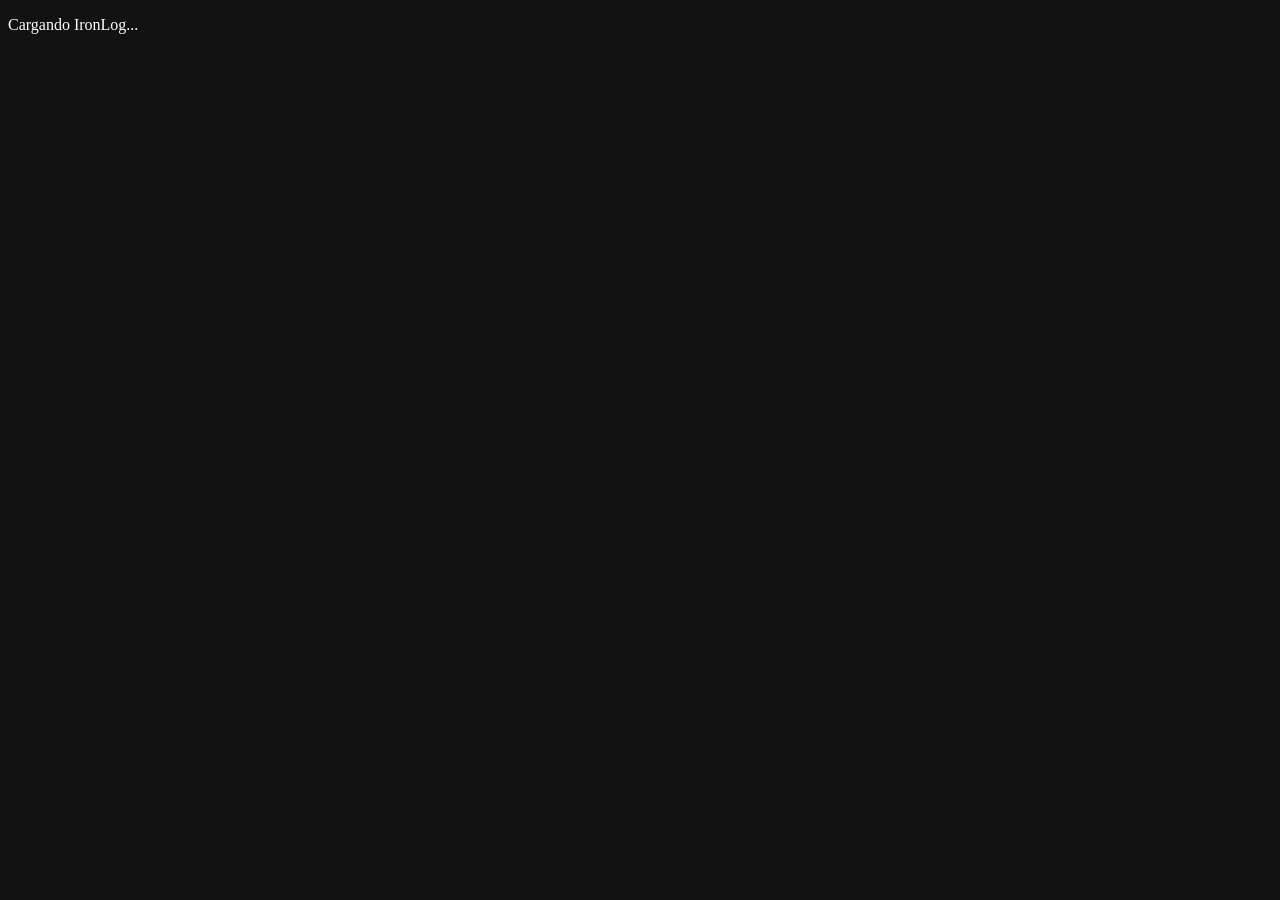
==== configuracion.html @ 029571fb "Add files via upload" ====
<!DOCTYPE html>
<html lang="es">
<head>
<meta charset="UTF-8"/>
<meta name="viewport" content="width=device-width,initial-scale=1,viewport-fit=cover"/>
<meta name="apple-mobile-web-app-capable" content="yes"/>
<meta name="apple-mobile-web-app-status-bar-style" content="black-translucent"/>
<meta name="apple-mobile-web-app-title" content="IronLog"/>
<meta name="theme-color" content="#0a0a0a"/>
<meta name="color-scheme" content="dark"/>
<meta name="description" content="IronLog: registro de entrenamientos, rutinas, series, progreso y recordatorios de gimnasio."/>
<link rel="manifest" href="manifest.json"/>
<link rel="apple-touch-icon" href="assets/icon-192.png"/>
<link rel="preconnect" href="https://fonts.googleapis.com"/>
<link rel="preconnect" href="https://fonts.gstatic.com" crossorigin/>
<link href="https://fonts.googleapis.com/css2?family=Barlow:ital,wght@0,400;0,500;0,600;1,400&family=Barlow+Condensed:wght@600;700;800;900&display=swap" rel="stylesheet"/>
<link rel="stylesheet" href="css/main.css"/>
<title>IronLog · Configuración</title>
</head>
<body>
<main id="app" aria-busy="true" aria-live="polite">
  <div class="boot"><div class="boot-card"><div class="boot-spinner" aria-hidden="true"></div><p class="boot-text">Cargando IronLog...</p></div></div>
</main>
<noscript><div style="padding:16px;color:#e2e2e2;background:#101010;border-top:1px solid #191919">IronLog necesita JavaScript activado para funcionar.</div></noscript>
<script src="js/data.js" defer></script>
<script src="js/storage.js" defer></script>
<script src="js/analytics.js" defer></script>
<script src="js/charts.js" defer></script>
<script src="js/icons.js" defer></script>
<script src="js/render-modals.js" defer></script>
<script src="js/render-calendar.js" defer></script>
<script src="js/render-exercises.js" defer></script>
<script src="js/render-progress.js" defer></script>
<script src="js/render-motivation.js" defer></script>
<script src="js/render-config.js" defer></script>
<script src="js/render-shell.js" defer></script>
<script src="js/actions-nav.js" defer></script>
<script src="js/actions-templates.js" defer></script>
<script src="js/actions-workout.js" defer></script>
<script src="js/actions-settings.js" defer></script>
<script src="js/reminder.js" defer></script>
<script src="js/timer.js" defer></script>
<script src="js/init.js" defer></script>
</body>
</html>
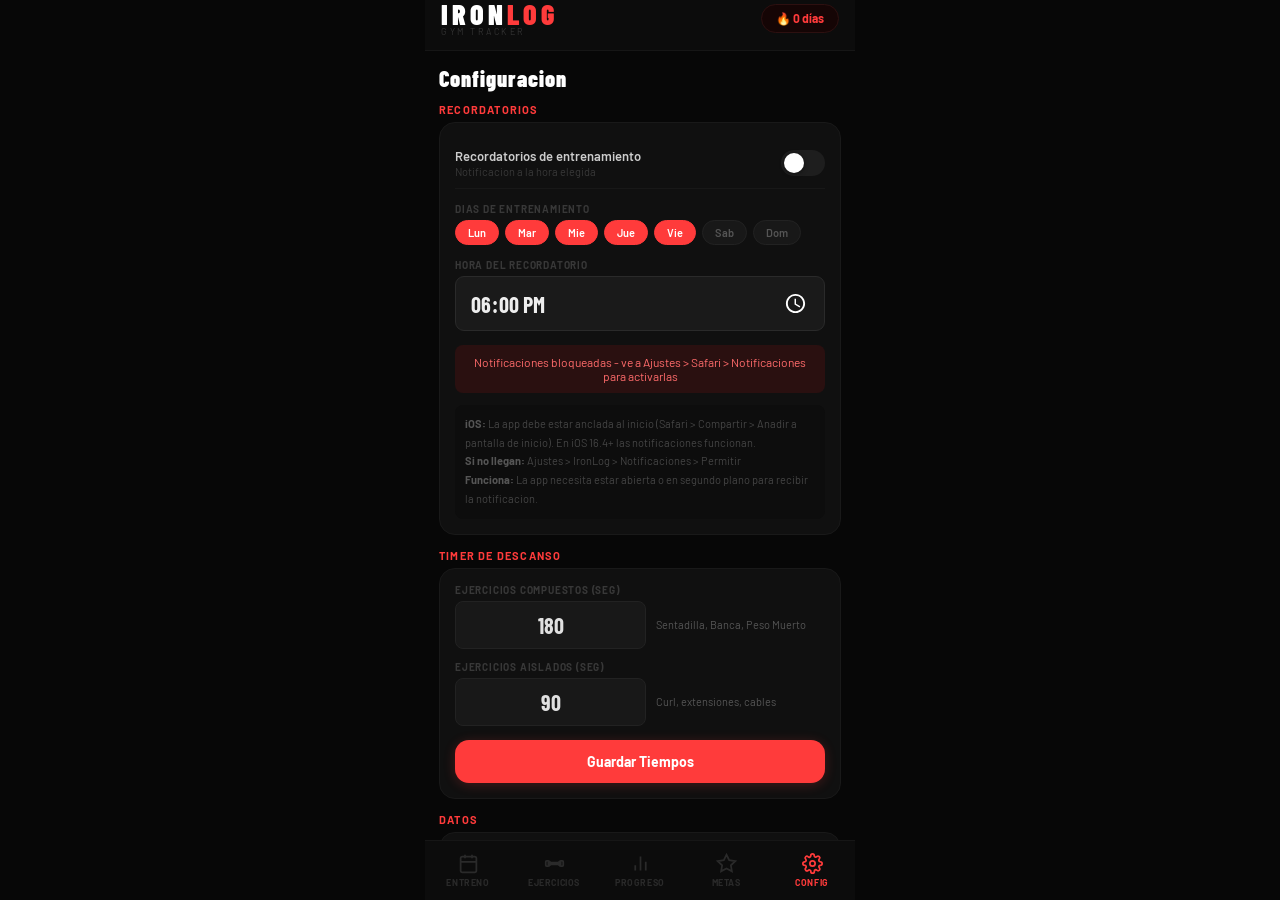
==== commit a1b85400: "nuevo" ====
--- a/configuracion.html
+++ b/configuracion.html
@@ -2,7 +2,7 @@
 <html lang="es">
 <head>
 <meta charset="UTF-8"/>
-<meta name="viewport" content="width=device-width,initial-scale=1,viewport-fit=cover"/>
+<meta name="viewport" content="width=device-width,initial-scale=1,maximum-scale=1,minimum-scale=1,user-scalable=no,viewport-fit=cover"/>
 <meta name="apple-mobile-web-app-capable" content="yes"/>
 <meta name="apple-mobile-web-app-status-bar-style" content="black-translucent"/>
 <meta name="apple-mobile-web-app-title" content="IronLog"/>
--- a/css/main.css
+++ b/css/main.css
@@ -0,0 +1,197 @@
+
+*{box-sizing:border-box;-webkit-tap-highlight-color:transparent;-webkit-touch-callout:none;-webkit-user-select:none;user-select:none}
+html,body{margin:0;padding:0;background:#070707;color:#e2e2e2;font-family:'Barlow',sans-serif;height:100%;overflow:hidden}
+input,textarea{-webkit-user-select:text;user-select:text}
+input[type=number]::-webkit-inner-spin-button,input[type=number]::-webkit-outer-spin-button{-webkit-appearance:none}
+::-webkit-scrollbar{display:none}
+@keyframes spin{from{transform:rotate(0)}to{transform:rotate(360deg)}}
+@keyframes slideUp{from{transform:translateY(100%)}to{transform:translateY(0)}}
+@keyframes fadeIn{from{opacity:0}to{opacity:1}}
+@keyframes toastIn{from{opacity:0;transform:translateX(-50%) translateY(10px)}to{opacity:1;transform:translateX(-50%) translateY(0)}}
+@keyframes badgePop{0%{transform:scale(.5);opacity:0}80%{transform:scale(1.15)}100%{transform:scale(1);opacity:1}}
+@keyframes timerPulse{0%,100%{transform:scale(1)}50%{transform:scale(1.04)}}
+@keyframes streakGlow{0%,100%{text-shadow:0 0 20px rgba(255,59,59,.25)}50%{text-shadow:0 0 35px rgba(255,59,59,.45)}}
+#app{max-width:430px;margin:0 auto;height:100dvh;display:flex;flex-direction:column;overflow:hidden}
+#app[aria-busy="true"]{min-height:100dvh}
+.boot{display:flex;justify-content:center;align-items:center;height:100vh;background:#0a0a0a}
+.boot-card{text-align:center}
+.boot-spinner{width:36px;height:36px;border:3px solid #1e1e1e;border-top:3px solid #FF3B3B;border-radius:50%;animation:spin .8s linear infinite;margin:0 auto 12px}
+.boot-text{color:#444;font-size:13px;margin:0}
+/* HEADER */
+.hdr{padding:env(safe-area-inset-top,20px) 16px 13px;background:#0c0c0c;border-bottom:1px solid #161616;display:flex;justify-content:space-between;align-items:center;flex-shrink:0}
+.logo{font-family:'Barlow Condensed',sans-serif;font-weight:900;font-size:28px;letter-spacing:4px;color:#fff;line-height:1}
+.logo span{color:#FF3B3B}
+.logo-sub{font-size:9px;color:#333;letter-spacing:2.5px;text-transform:uppercase;margin-top:-2px}
+.hdr-right{display:flex;align-items:center;gap:8px}
+.sbadge{background:#150505;border:1px solid #2d1010;border-radius:22px;padding:6px 14px;font-size:12px;color:#FF3B3B;font-weight:700;display:flex;align-items:center;gap:5px;cursor:pointer;transition:opacity .2s}
+.sbadge:active{opacity:.7}
+/* LAYOUT */
+.content{flex:1;overflow-y:auto;overflow-x:hidden;padding:14px 14px 96px;-webkit-overflow-scrolling:touch;height:0}
+.nav{position:fixed;bottom:0;left:50%;transform:translateX(-50%);width:100%;max-width:430px;background:#0c0c0c;border-top:1px solid #161616;display:flex;padding:8px 0;padding-bottom:calc(8px + env(safe-area-inset-bottom,0px));z-index:100}
+.nb{flex:1;display:flex;flex-direction:column;align-items:center;gap:3px;background:none;border:none;color:#2a2a2a;cursor:pointer;padding:4px 0;font-family:'Barlow',sans-serif;transition:color .2s}
+.nb.on{color:#FF3B3B}
+.nb svg{width:21px;height:21px}
+.nl{font-size:9px;letter-spacing:.6px;text-transform:uppercase;font-weight:700}
+/* CARDS */
+.card{background:#101010;border-radius:16px;padding:15px;border:1px solid #191919;margin-bottom:12px}
+.ct{font-size:10px;color:#383838;text-transform:uppercase;letter-spacing:1.2px;font-weight:700;margin-bottom:10px}
+.stitle{font-family:'Barlow Condensed',sans-serif;font-weight:900;font-size:22px;color:#fff;letter-spacing:1px;margin-bottom:12px}
+/* CALENDAR */
+.cal-hdr{display:flex;align-items:center;justify-content:space-between;margin-bottom:10px}
+.cal-tit{font-family:'Barlow Condensed',sans-serif;font-weight:800;font-size:17px;color:#fff;letter-spacing:1px}
+.cal-grid{display:grid;grid-template-columns:repeat(7,1fr);gap:3px}
+.cdl{text-align:center;font-size:9px;color:#2e2e2e;font-weight:700;padding:4px 0;text-transform:uppercase;letter-spacing:.5px}
+.cd{display:flex;flex-direction:column;align-items:center;padding:6px 2px;border-radius:9px;border:none;background:none;color:#444;cursor:pointer;font-size:12px;gap:2px;font-family:'Barlow',sans-serif;width:100%;min-height:34px;transition:all .15s}
+.cd.sel{background:#FF3B3B;color:#fff;box-shadow:0 2px 14px rgba(255,59,59,.3)}
+.cd.tod:not(.sel){background:#160606;color:#FF3B3B;font-weight:700;border:1px solid #281010}
+.dot{width:4px;height:4px;border-radius:50%;background:#FF3B3B}
+.cd.sel .dot{background:rgba(255,255,255,.75)}
+/* DAY HEADER */
+.dhdr{display:flex;justify-content:space-between;align-items:center;margin-bottom:12px}
+.dtit{font-family:'Barlow Condensed',sans-serif;font-weight:800;font-size:19px;color:#fff;text-transform:capitalize}
+.dmeta{font-size:11px;color:#383838;margin-top:2px}
+/* BUTTONS */
+.bp{background:#FF3B3B;color:#fff;border:none;border-radius:12px;padding:9px 15px;cursor:pointer;display:flex;align-items:center;gap:6px;font-family:'Barlow',sans-serif;font-weight:700;font-size:13px;transition:all .15s;box-shadow:0 2px 12px rgba(255,59,59,.22)}
+.bp:active{opacity:.8;transform:scale(.98)}
+.bs{background:#161616;color:#888;border:1px solid #222;border-radius:12px;padding:9px 12px;cursor:pointer;display:flex;align-items:center;gap:5px;font-family:'Barlow',sans-serif;font-weight:600;font-size:12px;transition:opacity .15s}
+.bs:active{opacity:.75}
+.bf{width:100%;justify-content:center;padding:13px;border-radius:14px;font-size:14px;margin-top:10px}
+.bas{display:flex;align-items:center;gap:5px;color:#FF3B3B;background:none;border:1px dashed #2c1010;border-radius:10px;padding:9px 14px;cursor:pointer;font-family:'Barlow',sans-serif;font-weight:600;font-size:13px;width:100%;justify-content:center;margin-top:5px;transition:background .2s}
+.bas:active{background:#140505}
+.bi{background:none;border:none;color:#383838;cursor:pointer;padding:5px;display:flex;align-items:center;border-radius:8px;transition:color .15s}
+.bi:active,.bi:hover{color:#FF3B3B}
+.bism{background:none;border:none;color:#383838;cursor:pointer;padding:4px;display:flex;align-items:center;border-radius:7px;transition:color .15s}
+.bism:active{color:#FF3B3B}
+/* EXERCISE CARD */
+.exc{background:#101010;border-radius:14px;padding:13px;border:1px solid #191919;margin-bottom:10px}
+.exch{display:flex;align-items:flex-start;gap:6px;margin-bottom:9px}
+.exn{font-family:'Barlow Condensed',sans-serif;font-weight:800;font-size:17px;color:#fff}
+.mtag{font-size:10px;padding:3px 9px;border-radius:20px;border:1px solid #202020;color:#444;font-family:'Barlow',sans-serif;display:inline-block;margin-top:3px;background:#151515}
+.pb{height:3px;background:#181818;border-radius:2px;margin-bottom:11px;overflow:hidden}
+.pf{height:100%;background:linear-gradient(90deg,#FF3B3B,#ff6363);border-radius:2px;transition:width .4s}
+/* SETS */
+.sh{display:grid;grid-template-columns:28px 1fr 1fr 34px 34px;gap:4px;margin-bottom:4px}
+.sl{font-size:9px;color:#383838;text-transform:uppercase;letter-spacing:.6px;font-weight:700}
+.sr{display:grid;grid-template-columns:28px 1fr 1fr 34px 34px;gap:4px;align-items:center;padding:5px 3px;border-radius:8px;margin-bottom:3px;transition:background .2s}
+.sr.done{background:#091a09}
+.sn{font-size:12px;color:#383838;font-family:'Barlow Condensed',sans-serif;font-weight:700;text-align:center}
+.sv{font-size:13px;color:#d0d0d0;font-family:'Barlow Condensed',sans-serif;font-weight:700}
+.ck{width:30px;height:30px;border-radius:8px;border:2px solid #212121;background:transparent;cursor:pointer;display:flex;align-items:center;justify-content:center;transition:all .2s}
+.ck.done{background:#0c320c;border-color:#1e5c1e;color:#4CAF50}
+/* BULK KG */
+.bkr{display:flex;align-items:center;gap:7px;padding:8px 10px;background:#0b0b0b;border-radius:9px;margin-top:7px;border:1px solid #181818}
+.bkl{font-size:10px;color:#383838;flex:1}
+.bki{background:#181818;border:1px solid #232323;border-radius:8px;padding:5px 8px;color:#e0e0e0;font-size:13px;font-family:'Barlow Condensed',sans-serif;font-weight:700;width:58px;text-align:center;outline:none}
+.set-inp{background:#181818;border:1px solid #232323;border-radius:7px;padding:5px 4px;color:#e0e0e0;font-family:'Barlow Condensed',sans-serif;font-weight:700;font-size:13px;width:100%;text-align:center;outline:none;-webkit-user-select:text;user-select:text}
+.set-inp:focus{border-color:#FF3B3B;background:#1e1e1e}
+.btn-all{background:#0c280c;border:1px solid #1a401a;color:#4CAF50;border-radius:8px;padding:5px 11px;font-size:11px;font-weight:700;cursor:pointer;font-family:'Barlow',sans-serif;display:flex;align-items:center;gap:4px}
+/* TEMPLATES */
+.tc{background:#101010;border-radius:14px;padding:13px;border:1px solid #191919;margin-bottom:10px}
+.tn{font-family:'Barlow Condensed',sans-serif;font-weight:800;font-size:16px;color:#fff}
+.tm{font-size:11px;color:#383838;margin-top:2px}
+.etag{font-size:10px;padding:3px 8px;border-radius:20px;border:1px solid #202020;color:#444;font-family:'Barlow',sans-serif;background:none;display:inline-block;margin:2px}
+/* STAT GRID */
+.sg{display:grid;grid-template-columns:1fr 1fr 1fr;gap:8px;margin-bottom:14px}
+.sc{background:#101010;border-radius:14px;padding:13px 10px;border:1px solid #191919;text-align:center}
+.sv2{font-family:'Barlow Condensed',sans-serif;font-weight:900;font-size:26px;color:#FF3B3B}
+.sl2{font-size:9px;color:#383838;text-transform:uppercase;letter-spacing:.5px;margin-top:2px;font-weight:700}
+.sd{font-size:9px;font-weight:700;margin-top:3px;border-radius:4px;padding:1px 5px;display:inline-block}
+.du{color:#4CAF50;background:#091909}.dd{color:#FF3B3B;background:#190909}.de{color:#404040}
+/* CHART */
+.cw{width:100%;overflow:hidden;margin-top:6px}.cw svg{width:100%;height:auto}
+/* MODAL */
+.ov{position:fixed;inset:0;background:rgba(0,0,0,.85);z-index:200;display:flex;align-items:flex-end;justify-content:center;backdrop-filter:blur(3px);animation:fadeIn .18s}
+.md{background:#101010;border-radius:20px 20px 0 0;width:100%;max-width:430px;max-height:92vh;overflow-y:auto;border-top:1px solid #1e1e1e;animation:slideUp .26s cubic-bezier(.32,1.1,.64,1)}
+.mdh{display:flex;justify-content:space-between;align-items:center;padding:16px 16px 11px;border-bottom:1px solid #191919;position:sticky;top:0;background:#101010;z-index:1}
+.mdt{font-family:'Barlow Condensed',sans-serif;font-weight:800;font-size:19px;color:#fff}
+.mdb{padding:14px 16px 40px}
+/* PICKER */
+.ps{width:100%;background:#181818;border:1px solid #222;border-radius:10px;padding:11px 14px;color:#e0e0e0;font-size:14px;font-family:'Barlow',sans-serif;outline:none;margin-bottom:10px;transition:border-color .2s}
+.ps:focus{border-color:#FF3B3B}
+.mc{display:flex;gap:6px;overflow-x:auto;margin-bottom:10px;padding-bottom:2px}.mc::-webkit-scrollbar{display:none}
+.mch{padding:5px 12px;border-radius:20px;border:1px solid #222;background:#181818;color:#555;font-size:11px;font-family:'Barlow',sans-serif;cursor:pointer;white-space:nowrap;font-weight:600;transition:all .15s}
+.mch.on{background:#FF3B3B;border-color:#FF3B3B;color:#fff}
+.el{display:flex;flex-direction:column;gap:4px;max-height:360px;overflow-y:auto}
+.eli{display:flex;align-items:center;gap:10px;padding:10px 12px;background:#181818;border-radius:10px;cursor:pointer;border:1px solid transparent;transition:border-color .15s}
+.eli:active{border-color:#FF3B3B}
+.elix{font-size:18px;width:28px;text-align:center}
+.eln{font-family:'Barlow Condensed',sans-serif;font-weight:700;font-size:15px;color:#fff}
+.els{font-size:10px;color:#383838;margin-top:1px}
+/* FORM */
+.il{display:block;font-size:10px;color:#383838;text-transform:uppercase;letter-spacing:.8px;margin-bottom:5px;font-weight:700}
+input[type=text]{width:100%;background:#181818;border:1px solid #222;border-radius:9px;padding:11px 13px;color:#e0e0e0;font-size:14px;font-family:'Barlow',sans-serif;outline:none;margin-bottom:12px;transition:border-color .2s}
+input[type=text]:focus{border-color:#FF3B3B}
+.si{background:#181818;border:1px solid #222;border-radius:8px;padding:9px;color:#e0e0e0;font-size:14px;font-family:'Barlow Condensed',sans-serif;font-weight:700;width:100%;text-align:center;outline:none}
+.serh{display:grid;grid-template-columns:28px 1fr 1fr 32px;gap:5px;margin-bottom:5px}
+.serr{display:grid;grid-template-columns:28px 1fr 1fr 32px;gap:5px;align-items:center;margin-bottom:7px}
+.teb{background:#181818;border-radius:9px;padding:10px;margin-bottom:7px;border:1px solid #222}
+.cdd{width:26px;height:26px;border-radius:50%;border:none;cursor:pointer;outline:2px solid transparent;outline-offset:2px;transition:outline-color .2s}
+.cdd.on{outline-color:#fff}
+/* REC CARDS */
+.rc{background:#101010;border-radius:13px;padding:13px;border:1px solid #191919;margin-bottom:8px;display:flex;gap:10px;align-items:flex-start}
+.ri{font-size:22px;flex-shrink:0;margin-top:1px}
+.rt{font-family:'Barlow Condensed',sans-serif;font-weight:700;font-size:15px;color:#fff;margin-bottom:3px}
+.rx{font-size:12px;color:#666;line-height:1.5}
+/* BODY WEIGHT */
+.eds{background:#181818;border-radius:10px;padding:10px 12px;flex:1;text-align:center;border:1px solid #1e1e1e}
+.edv{font-family:'Barlow Condensed',sans-serif;font-weight:900;font-size:22px;color:#FF3B3B}
+.edl{font-size:9px;color:#383838;text-transform:uppercase;letter-spacing:.5px;margin-top:1px;font-weight:700}
+/* HISTORY */
+.hr{display:flex;align-items:center;gap:8px;padding:8px 10px;background:#181818;border-radius:8px;margin-bottom:5px}
+.hd{font-size:11px;color:#383838;width:72px;flex-shrink:0}
+.hv{font-family:'Barlow Condensed',sans-serif;font-weight:700;font-size:14px;color:#e0e0e0}
+.hrm{font-size:10px;color:#FF3B3B;font-weight:700;margin-left:auto}
+.dbi{display:flex;align-items:center;gap:10px;padding:10px 12px;background:#181818;border-radius:10px;margin-bottom:6px;cursor:pointer;border:1px solid #1e1e1e;transition:border-color .15s}
+.dbi:active{border-color:#FF3B3B}
+/* EMPTY */
+.empty{background:#101010;border-radius:14px;padding:28px 18px;text-align:center;border:1px dashed #1d1d1d;margin-top:6px}
+.emtt{color:#383838;font-family:'Barlow Condensed',sans-serif;font-weight:700;font-size:17px;margin:0 0 5px}
+.emts{color:#2a2a2a;font-size:12px;margin:0}
+/* TIMERS & TOAST */
+.rest-timer{position:fixed;bottom:100px;left:50%;transform:translateX(-50%);background:#091320;border:1px solid #152d4a;color:#4FC3F7;padding:10px 20px;border-radius:40px;font-size:14px;font-weight:700;z-index:500;display:flex;align-items:center;gap:10px;white-space:nowrap;animation:toastIn .22s ease;box-shadow:0 4px 24px rgba(0,0,0,.9)}
+.pr-badge{background:#332500;border:1px solid #FFD700;color:#FFD700;font-size:9px;font-weight:700;padding:2px 6px;border-radius:10px;margin-left:4px;text-transform:uppercase;letter-spacing:.5px;animation:badgePop .3s ease}
+.notes-area{width:100%;background:#181818;border:1px solid #222;border-radius:9px;padding:10px 13px;color:#e0e0e0;font-size:13px;font-family:'Barlow',sans-serif;outline:none;resize:none;min-height:60px;margin-bottom:10px;transition:border-color .2s}
+.notes-area:focus{border-color:#333}
+.toast{position:fixed;bottom:96px;left:50%;transform:translateX(-50%);background:#181818;border:1px solid #282828;color:#e2e2e2;padding:9px 18px;border-radius:40px;font-size:13px;font-weight:600;z-index:400;white-space:nowrap;box-shadow:0 4px 24px rgba(0,0,0,.9);animation:toastIn .22s ease;pointer-events:none}
+/* ACHIEVEMENTS */
+.ach-grid{display:grid;grid-template-columns:1fr 1fr;gap:8px;margin-bottom:12px}
+.ach{background:#101010;border-radius:13px;padding:12px;border:1px solid #191919;text-align:center;transition:all .25s}
+.ach.unlocked{border-color:#332200;background:#110d03}
+.ach-ic{font-size:28px;margin-bottom:5px;filter:grayscale(1);opacity:.25;transition:all .3s}
+.ach.unlocked .ach-ic{filter:none;opacity:1;animation:badgePop .4s ease}
+.ach-n{font-family:'Barlow Condensed',sans-serif;font-weight:700;font-size:13px;color:#383838}
+.ach.unlocked .ach-n{color:#FFD700}
+.ach-d{font-size:10px;color:#2a2a2a;margin-top:2px;line-height:1.4}
+.ach.unlocked .ach-d{color:#666}
+/* GOALS */
+.goal-row{display:flex;align-items:center;gap:10px;padding:10px 12px;background:#181818;border-radius:11px;margin-bottom:6px}
+.goal-info{flex:1}
+.goal-name{font-size:13px;color:#ccc;font-weight:600}
+.goal-bar{height:5px;background:#1e1e1e;border-radius:3px;margin-top:6px;overflow:hidden}
+.goal-fill{height:100%;border-radius:3px;background:#FF3B3B;transition:width .5s}
+.goal-pct{font-family:'Barlow Condensed',sans-serif;font-weight:900;font-size:17px;color:#FF3B3B;flex-shrink:0}
+/* CONFIG */
+.rem-row{display:flex;align-items:center;gap:10px;padding:10px 0;border-bottom:1px solid #181818}
+.rem-info{flex:1}
+.rem-title{font-size:13px;color:#ccc;font-weight:600}
+.rem-sub{font-size:11px;color:#383838;margin-top:1px}
+.tgl{width:44px;height:26px;border-radius:13px;background:#1e1e1e;border:none;cursor:pointer;position:relative;transition:background .25s;flex-shrink:0}
+.tgl.on{background:#FF3B3B}
+.tgl::after{content:'';position:absolute;width:20px;height:20px;border-radius:50%;background:#fff;top:3px;left:3px;transition:transform .25s;box-shadow:0 1px 4px rgba(0,0,0,.5)}
+.tgl.on::after{transform:translateX(18px)}
+/* MISC */
+.custom-badge{font-size:9px;padding:1px 6px;border-radius:10px;background:#10102a;border:1px solid #242450;color:#7B68EE;margin-left:6px;font-weight:700}
+.timer-modal-display{font-family:'Barlow Condensed',sans-serif;font-weight:900;font-size:56px;color:#FF3B3B;text-align:center;margin:30px 0 20px;letter-spacing:2px;animation:timerPulse 1s ease-in-out infinite}
+.timer-input-group{display:flex;gap:12px;align-items:center;margin:12px 0}
+.timer-input-group input{width:70px;padding:10px;background:#181818;border:1px solid #222;border-radius:7px;color:#e0e0e0;text-align:center;font-weight:600;font-size:14px}
+.timer-buttons{display:flex;gap:8px;margin-top:20px}
+.timer-buttons button{flex:1;padding:12px;border-radius:9px;border:none;font-weight:700;font-family:'Barlow',sans-serif;cursor:pointer;transition:opacity .2s}
+.timer-start{background:#FF3B3B;color:#fff}
+.timer-pause{background:#1e1e1e;color:#888}
+.timer-stop{background:#111;color:#444}
+/* PROGRESS SPECIFICS */
+.streak-hero{background:linear-gradient(135deg,#160404 0%,#0f0303 55%,#0d0d0d 100%);border:1px solid #241010;border-radius:18px;padding:20px;margin-bottom:14px;overflow:hidden;position:relative}
+.streak-hero::before{content:'';position:absolute;top:-50px;right:-30px;width:150px;height:150px;background:radial-gradient(circle,rgba(255,59,59,.06) 0%,transparent 70%);pointer-events:none}
+.streak-num{font-family:'Barlow Condensed',sans-serif;font-weight:900;font-size:58px;line-height:.9;color:#FF3B3B;animation:streakGlow 3s ease-in-out infinite}
+.p-label{font-size:10px;color:#333;text-transform:uppercase;letter-spacing:2px;font-weight:700;margin-bottom:10px}
+.divider{height:1px;background:linear-gradient(90deg,transparent,#1c1c1c 30%,#1c1c1c 70%,transparent);margin:16px 0}
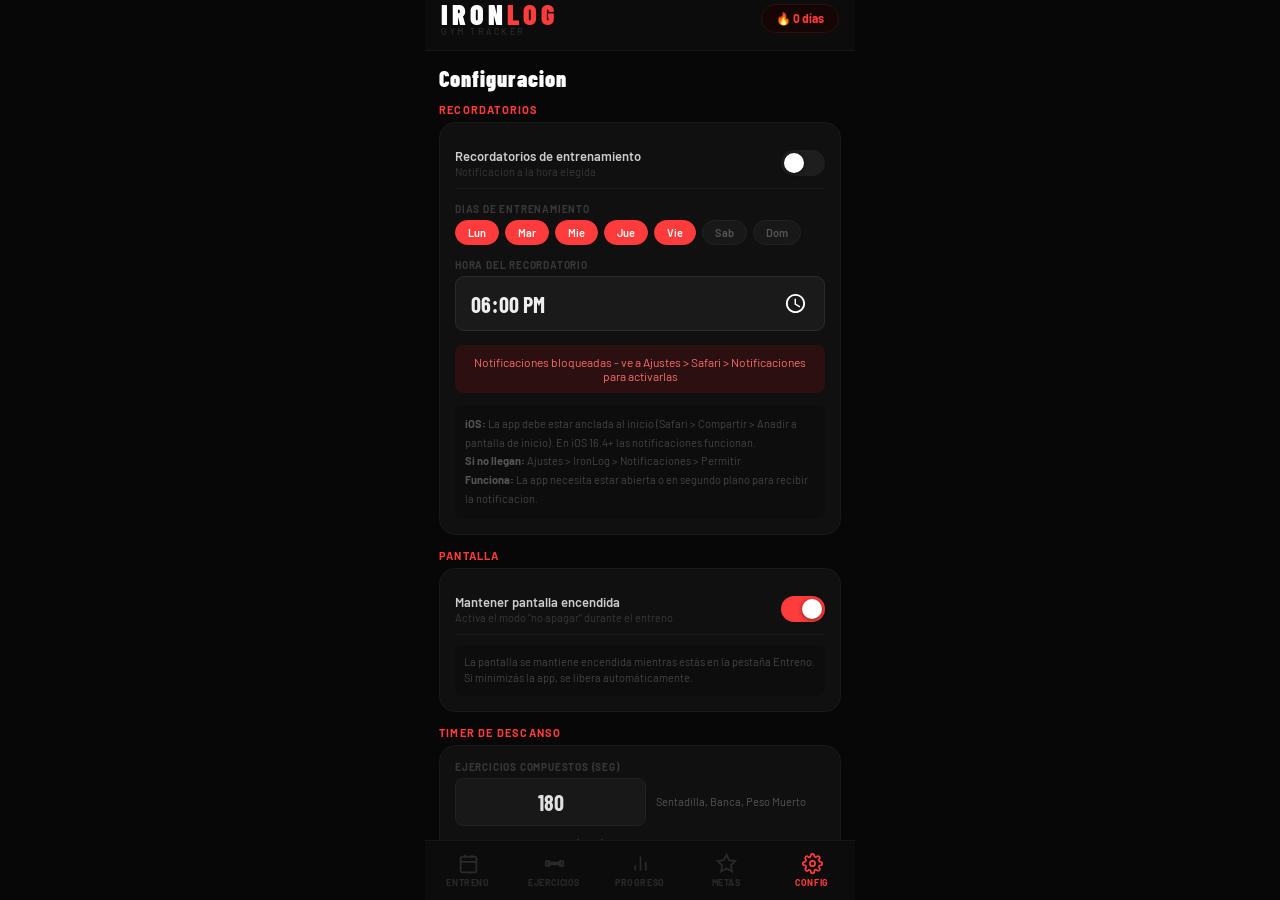
==== commit 16f8c71c: "Add files via upload" ====
--- a/configuracion.html
+++ b/configuracion.html
@@ -1,45 +1,45 @@
-<!DOCTYPE html>
-<html lang="es">
-<head>
-<meta charset="UTF-8"/>
-<meta name="viewport" content="width=device-width,initial-scale=1,maximum-scale=1,minimum-scale=1,user-scalable=no,viewport-fit=cover"/>
-<meta name="apple-mobile-web-app-capable" content="yes"/>
-<meta name="apple-mobile-web-app-status-bar-style" content="black-translucent"/>
-<meta name="apple-mobile-web-app-title" content="IronLog"/>
-<meta name="theme-color" content="#0a0a0a"/>
-<meta name="color-scheme" content="dark"/>
-<meta name="description" content="IronLog: registro de entrenamientos, rutinas, series, progreso y recordatorios de gimnasio."/>
-<link rel="manifest" href="manifest.json"/>
-<link rel="apple-touch-icon" href="assets/icon-192.png"/>
-<link rel="preconnect" href="https://fonts.googleapis.com"/>
-<link rel="preconnect" href="https://fonts.gstatic.com" crossorigin/>
-<link href="https://fonts.googleapis.com/css2?family=Barlow:ital,wght@0,400;0,500;0,600;1,400&family=Barlow+Condensed:wght@600;700;800;900&display=swap" rel="stylesheet"/>
-<link rel="stylesheet" href="css/main.css"/>
-<title>IronLog · Configuración</title>
-</head>
-<body>
-<main id="app" aria-busy="true" aria-live="polite">
-  <div class="boot"><div class="boot-card"><div class="boot-spinner" aria-hidden="true"></div><p class="boot-text">Cargando IronLog...</p></div></div>
-</main>
-<noscript><div style="padding:16px;color:#e2e2e2;background:#101010;border-top:1px solid #191919">IronLog necesita JavaScript activado para funcionar.</div></noscript>
-<script src="js/data.js" defer></script>
-<script src="js/storage.js" defer></script>
-<script src="js/analytics.js" defer></script>
-<script src="js/charts.js" defer></script>
-<script src="js/icons.js" defer></script>
-<script src="js/render-modals.js" defer></script>
-<script src="js/render-calendar.js" defer></script>
-<script src="js/render-exercises.js" defer></script>
-<script src="js/render-progress.js" defer></script>
-<script src="js/render-motivation.js" defer></script>
-<script src="js/render-config.js" defer></script>
-<script src="js/render-shell.js" defer></script>
-<script src="js/actions-nav.js" defer></script>
-<script src="js/actions-templates.js" defer></script>
-<script src="js/actions-workout.js" defer></script>
-<script src="js/actions-settings.js" defer></script>
-<script src="js/reminder.js" defer></script>
-<script src="js/timer.js" defer></script>
-<script src="js/init.js" defer></script>
-</body>
-</html>
+<!DOCTYPE html>
+<html lang="es">
+<head>
+<meta charset="UTF-8"/>
+<meta name="viewport" content="width=device-width,initial-scale=1,maximum-scale=1,minimum-scale=1,user-scalable=no,viewport-fit=cover"/>
+<meta name="apple-mobile-web-app-capable" content="yes"/>
+<meta name="apple-mobile-web-app-status-bar-style" content="black-translucent"/>
+<meta name="apple-mobile-web-app-title" content="IronLog"/>
+<meta name="theme-color" content="#0a0a0a"/>
+<meta name="color-scheme" content="dark"/>
+<meta name="description" content="IronLog: registro de entrenamientos, rutinas, series, progreso y recordatorios de gimnasio."/>
+<link rel="manifest" href="manifest.json"/>
+<link rel="apple-touch-icon" href="assets/icon-192.png"/>
+<link rel="preconnect" href="https://fonts.googleapis.com"/>
+<link rel="preconnect" href="https://fonts.gstatic.com" crossorigin/>
+<link href="https://fonts.googleapis.com/css2?family=Barlow:ital,wght@0,400;0,500;0,600;1,400&family=Barlow+Condensed:wght@600;700;800;900&display=swap" rel="stylesheet"/>
+<link rel="stylesheet" href="css/main.css"/>
+<title>IronLog · Configuración</title>
+</head>
+<body>
+<main id="app" aria-busy="true" aria-live="polite">
+  <div class="boot"><div class="boot-card"><div class="boot-spinner" aria-hidden="true"></div><p class="boot-text">Cargando IronLog...</p></div></div>
+</main>
+<noscript><div style="padding:16px;color:#e2e2e2;background:#101010;border-top:1px solid #191919">IronLog necesita JavaScript activado para funcionar.</div></noscript>
+<script src="js/data.js" defer></script>
+<script src="js/storage.js" defer></script>
+<script src="js/analytics.js" defer></script>
+<script src="js/charts.js" defer></script>
+<script src="js/icons.js" defer></script>
+<script src="js/render-modals.js" defer></script>
+<script src="js/render-calendar.js" defer></script>
+<script src="js/render-exercises.js" defer></script>
+<script src="js/render-progress.js" defer></script>
+<script src="js/render-motivation.js" defer></script>
+<script src="js/render-config.js" defer></script>
+<script src="js/render-shell.js" defer></script>
+<script src="js/actions-nav.js" defer></script>
+<script src="js/actions-templates.js" defer></script>
+<script src="js/actions-workout.js" defer></script>
+<script src="js/actions-settings.js" defer></script>
+<script src="js/reminder.js" defer></script>
+<script src="js/timer.js" defer></script>
+<script src="js/init.js" defer></script>
+</body>
+</html>
--- a/css/main.css
+++ b/css/main.css
@@ -1,197 +1,219 @@
-
-*{box-sizing:border-box;-webkit-tap-highlight-color:transparent;-webkit-touch-callout:none;-webkit-user-select:none;user-select:none}
-html,body{margin:0;padding:0;background:#070707;color:#e2e2e2;font-family:'Barlow',sans-serif;height:100%;overflow:hidden}
-input,textarea{-webkit-user-select:text;user-select:text}
-input[type=number]::-webkit-inner-spin-button,input[type=number]::-webkit-outer-spin-button{-webkit-appearance:none}
-::-webkit-scrollbar{display:none}
-@keyframes spin{from{transform:rotate(0)}to{transform:rotate(360deg)}}
-@keyframes slideUp{from{transform:translateY(100%)}to{transform:translateY(0)}}
-@keyframes fadeIn{from{opacity:0}to{opacity:1}}
-@keyframes toastIn{from{opacity:0;transform:translateX(-50%) translateY(10px)}to{opacity:1;transform:translateX(-50%) translateY(0)}}
-@keyframes badgePop{0%{transform:scale(.5);opacity:0}80%{transform:scale(1.15)}100%{transform:scale(1);opacity:1}}
-@keyframes timerPulse{0%,100%{transform:scale(1)}50%{transform:scale(1.04)}}
-@keyframes streakGlow{0%,100%{text-shadow:0 0 20px rgba(255,59,59,.25)}50%{text-shadow:0 0 35px rgba(255,59,59,.45)}}
-#app{max-width:430px;margin:0 auto;height:100dvh;display:flex;flex-direction:column;overflow:hidden}
-#app[aria-busy="true"]{min-height:100dvh}
-.boot{display:flex;justify-content:center;align-items:center;height:100vh;background:#0a0a0a}
-.boot-card{text-align:center}
-.boot-spinner{width:36px;height:36px;border:3px solid #1e1e1e;border-top:3px solid #FF3B3B;border-radius:50%;animation:spin .8s linear infinite;margin:0 auto 12px}
-.boot-text{color:#444;font-size:13px;margin:0}
-/* HEADER */
-.hdr{padding:env(safe-area-inset-top,20px) 16px 13px;background:#0c0c0c;border-bottom:1px solid #161616;display:flex;justify-content:space-between;align-items:center;flex-shrink:0}
-.logo{font-family:'Barlow Condensed',sans-serif;font-weight:900;font-size:28px;letter-spacing:4px;color:#fff;line-height:1}
-.logo span{color:#FF3B3B}
-.logo-sub{font-size:9px;color:#333;letter-spacing:2.5px;text-transform:uppercase;margin-top:-2px}
-.hdr-right{display:flex;align-items:center;gap:8px}
-.sbadge{background:#150505;border:1px solid #2d1010;border-radius:22px;padding:6px 14px;font-size:12px;color:#FF3B3B;font-weight:700;display:flex;align-items:center;gap:5px;cursor:pointer;transition:opacity .2s}
-.sbadge:active{opacity:.7}
-/* LAYOUT */
-.content{flex:1;overflow-y:auto;overflow-x:hidden;padding:14px 14px 96px;-webkit-overflow-scrolling:touch;height:0}
-.nav{position:fixed;bottom:0;left:50%;transform:translateX(-50%);width:100%;max-width:430px;background:#0c0c0c;border-top:1px solid #161616;display:flex;padding:8px 0;padding-bottom:calc(8px + env(safe-area-inset-bottom,0px));z-index:100}
-.nb{flex:1;display:flex;flex-direction:column;align-items:center;gap:3px;background:none;border:none;color:#2a2a2a;cursor:pointer;padding:4px 0;font-family:'Barlow',sans-serif;transition:color .2s}
-.nb.on{color:#FF3B3B}
-.nb svg{width:21px;height:21px}
-.nl{font-size:9px;letter-spacing:.6px;text-transform:uppercase;font-weight:700}
-/* CARDS */
-.card{background:#101010;border-radius:16px;padding:15px;border:1px solid #191919;margin-bottom:12px}
-.ct{font-size:10px;color:#383838;text-transform:uppercase;letter-spacing:1.2px;font-weight:700;margin-bottom:10px}
-.stitle{font-family:'Barlow Condensed',sans-serif;font-weight:900;font-size:22px;color:#fff;letter-spacing:1px;margin-bottom:12px}
-/* CALENDAR */
-.cal-hdr{display:flex;align-items:center;justify-content:space-between;margin-bottom:10px}
-.cal-tit{font-family:'Barlow Condensed',sans-serif;font-weight:800;font-size:17px;color:#fff;letter-spacing:1px}
-.cal-grid{display:grid;grid-template-columns:repeat(7,1fr);gap:3px}
-.cdl{text-align:center;font-size:9px;color:#2e2e2e;font-weight:700;padding:4px 0;text-transform:uppercase;letter-spacing:.5px}
-.cd{display:flex;flex-direction:column;align-items:center;padding:6px 2px;border-radius:9px;border:none;background:none;color:#444;cursor:pointer;font-size:12px;gap:2px;font-family:'Barlow',sans-serif;width:100%;min-height:34px;transition:all .15s}
-.cd.sel{background:#FF3B3B;color:#fff;box-shadow:0 2px 14px rgba(255,59,59,.3)}
-.cd.tod:not(.sel){background:#160606;color:#FF3B3B;font-weight:700;border:1px solid #281010}
-.dot{width:4px;height:4px;border-radius:50%;background:#FF3B3B}
-.cd.sel .dot{background:rgba(255,255,255,.75)}
-/* DAY HEADER */
-.dhdr{display:flex;justify-content:space-between;align-items:center;margin-bottom:12px}
-.dtit{font-family:'Barlow Condensed',sans-serif;font-weight:800;font-size:19px;color:#fff;text-transform:capitalize}
-.dmeta{font-size:11px;color:#383838;margin-top:2px}
-/* BUTTONS */
-.bp{background:#FF3B3B;color:#fff;border:none;border-radius:12px;padding:9px 15px;cursor:pointer;display:flex;align-items:center;gap:6px;font-family:'Barlow',sans-serif;font-weight:700;font-size:13px;transition:all .15s;box-shadow:0 2px 12px rgba(255,59,59,.22)}
-.bp:active{opacity:.8;transform:scale(.98)}
-.bs{background:#161616;color:#888;border:1px solid #222;border-radius:12px;padding:9px 12px;cursor:pointer;display:flex;align-items:center;gap:5px;font-family:'Barlow',sans-serif;font-weight:600;font-size:12px;transition:opacity .15s}
-.bs:active{opacity:.75}
-.bf{width:100%;justify-content:center;padding:13px;border-radius:14px;font-size:14px;margin-top:10px}
-.bas{display:flex;align-items:center;gap:5px;color:#FF3B3B;background:none;border:1px dashed #2c1010;border-radius:10px;padding:9px 14px;cursor:pointer;font-family:'Barlow',sans-serif;font-weight:600;font-size:13px;width:100%;justify-content:center;margin-top:5px;transition:background .2s}
-.bas:active{background:#140505}
-.bi{background:none;border:none;color:#383838;cursor:pointer;padding:5px;display:flex;align-items:center;border-radius:8px;transition:color .15s}
-.bi:active,.bi:hover{color:#FF3B3B}
-.bism{background:none;border:none;color:#383838;cursor:pointer;padding:4px;display:flex;align-items:center;border-radius:7px;transition:color .15s}
-.bism:active{color:#FF3B3B}
-/* EXERCISE CARD */
-.exc{background:#101010;border-radius:14px;padding:13px;border:1px solid #191919;margin-bottom:10px}
-.exch{display:flex;align-items:flex-start;gap:6px;margin-bottom:9px}
-.exn{font-family:'Barlow Condensed',sans-serif;font-weight:800;font-size:17px;color:#fff}
-.mtag{font-size:10px;padding:3px 9px;border-radius:20px;border:1px solid #202020;color:#444;font-family:'Barlow',sans-serif;display:inline-block;margin-top:3px;background:#151515}
-.pb{height:3px;background:#181818;border-radius:2px;margin-bottom:11px;overflow:hidden}
-.pf{height:100%;background:linear-gradient(90deg,#FF3B3B,#ff6363);border-radius:2px;transition:width .4s}
-/* SETS */
-.sh{display:grid;grid-template-columns:28px 1fr 1fr 34px 34px;gap:4px;margin-bottom:4px}
-.sl{font-size:9px;color:#383838;text-transform:uppercase;letter-spacing:.6px;font-weight:700}
-.sr{display:grid;grid-template-columns:28px 1fr 1fr 34px 34px;gap:4px;align-items:center;padding:5px 3px;border-radius:8px;margin-bottom:3px;transition:background .2s}
-.sr.done{background:#091a09}
-.sn{font-size:12px;color:#383838;font-family:'Barlow Condensed',sans-serif;font-weight:700;text-align:center}
-.sv{font-size:13px;color:#d0d0d0;font-family:'Barlow Condensed',sans-serif;font-weight:700}
-.ck{width:30px;height:30px;border-radius:8px;border:2px solid #212121;background:transparent;cursor:pointer;display:flex;align-items:center;justify-content:center;transition:all .2s}
-.ck.done{background:#0c320c;border-color:#1e5c1e;color:#4CAF50}
-/* BULK KG */
-.bkr{display:flex;align-items:center;gap:7px;padding:8px 10px;background:#0b0b0b;border-radius:9px;margin-top:7px;border:1px solid #181818}
-.bkl{font-size:10px;color:#383838;flex:1}
-.bki{background:#181818;border:1px solid #232323;border-radius:8px;padding:5px 8px;color:#e0e0e0;font-size:13px;font-family:'Barlow Condensed',sans-serif;font-weight:700;width:58px;text-align:center;outline:none}
-.set-inp{background:#181818;border:1px solid #232323;border-radius:7px;padding:5px 4px;color:#e0e0e0;font-family:'Barlow Condensed',sans-serif;font-weight:700;font-size:13px;width:100%;text-align:center;outline:none;-webkit-user-select:text;user-select:text}
-.set-inp:focus{border-color:#FF3B3B;background:#1e1e1e}
-.btn-all{background:#0c280c;border:1px solid #1a401a;color:#4CAF50;border-radius:8px;padding:5px 11px;font-size:11px;font-weight:700;cursor:pointer;font-family:'Barlow',sans-serif;display:flex;align-items:center;gap:4px}
-/* TEMPLATES */
-.tc{background:#101010;border-radius:14px;padding:13px;border:1px solid #191919;margin-bottom:10px}
-.tn{font-family:'Barlow Condensed',sans-serif;font-weight:800;font-size:16px;color:#fff}
-.tm{font-size:11px;color:#383838;margin-top:2px}
-.etag{font-size:10px;padding:3px 8px;border-radius:20px;border:1px solid #202020;color:#444;font-family:'Barlow',sans-serif;background:none;display:inline-block;margin:2px}
-/* STAT GRID */
-.sg{display:grid;grid-template-columns:1fr 1fr 1fr;gap:8px;margin-bottom:14px}
-.sc{background:#101010;border-radius:14px;padding:13px 10px;border:1px solid #191919;text-align:center}
-.sv2{font-family:'Barlow Condensed',sans-serif;font-weight:900;font-size:26px;color:#FF3B3B}
-.sl2{font-size:9px;color:#383838;text-transform:uppercase;letter-spacing:.5px;margin-top:2px;font-weight:700}
-.sd{font-size:9px;font-weight:700;margin-top:3px;border-radius:4px;padding:1px 5px;display:inline-block}
-.du{color:#4CAF50;background:#091909}.dd{color:#FF3B3B;background:#190909}.de{color:#404040}
-/* CHART */
-.cw{width:100%;overflow:hidden;margin-top:6px}.cw svg{width:100%;height:auto}
-/* MODAL */
-.ov{position:fixed;inset:0;background:rgba(0,0,0,.85);z-index:200;display:flex;align-items:flex-end;justify-content:center;backdrop-filter:blur(3px);animation:fadeIn .18s}
-.md{background:#101010;border-radius:20px 20px 0 0;width:100%;max-width:430px;max-height:92vh;overflow-y:auto;border-top:1px solid #1e1e1e;animation:slideUp .26s cubic-bezier(.32,1.1,.64,1)}
-.mdh{display:flex;justify-content:space-between;align-items:center;padding:16px 16px 11px;border-bottom:1px solid #191919;position:sticky;top:0;background:#101010;z-index:1}
-.mdt{font-family:'Barlow Condensed',sans-serif;font-weight:800;font-size:19px;color:#fff}
-.mdb{padding:14px 16px 40px}
-/* PICKER */
-.ps{width:100%;background:#181818;border:1px solid #222;border-radius:10px;padding:11px 14px;color:#e0e0e0;font-size:14px;font-family:'Barlow',sans-serif;outline:none;margin-bottom:10px;transition:border-color .2s}
-.ps:focus{border-color:#FF3B3B}
-.mc{display:flex;gap:6px;overflow-x:auto;margin-bottom:10px;padding-bottom:2px}.mc::-webkit-scrollbar{display:none}
-.mch{padding:5px 12px;border-radius:20px;border:1px solid #222;background:#181818;color:#555;font-size:11px;font-family:'Barlow',sans-serif;cursor:pointer;white-space:nowrap;font-weight:600;transition:all .15s}
-.mch.on{background:#FF3B3B;border-color:#FF3B3B;color:#fff}
-.el{display:flex;flex-direction:column;gap:4px;max-height:360px;overflow-y:auto}
-.eli{display:flex;align-items:center;gap:10px;padding:10px 12px;background:#181818;border-radius:10px;cursor:pointer;border:1px solid transparent;transition:border-color .15s}
-.eli:active{border-color:#FF3B3B}
-.elix{font-size:18px;width:28px;text-align:center}
-.eln{font-family:'Barlow Condensed',sans-serif;font-weight:700;font-size:15px;color:#fff}
-.els{font-size:10px;color:#383838;margin-top:1px}
-/* FORM */
-.il{display:block;font-size:10px;color:#383838;text-transform:uppercase;letter-spacing:.8px;margin-bottom:5px;font-weight:700}
-input[type=text]{width:100%;background:#181818;border:1px solid #222;border-radius:9px;padding:11px 13px;color:#e0e0e0;font-size:14px;font-family:'Barlow',sans-serif;outline:none;margin-bottom:12px;transition:border-color .2s}
-input[type=text]:focus{border-color:#FF3B3B}
-.si{background:#181818;border:1px solid #222;border-radius:8px;padding:9px;color:#e0e0e0;font-size:14px;font-family:'Barlow Condensed',sans-serif;font-weight:700;width:100%;text-align:center;outline:none}
-.serh{display:grid;grid-template-columns:28px 1fr 1fr 32px;gap:5px;margin-bottom:5px}
-.serr{display:grid;grid-template-columns:28px 1fr 1fr 32px;gap:5px;align-items:center;margin-bottom:7px}
-.teb{background:#181818;border-radius:9px;padding:10px;margin-bottom:7px;border:1px solid #222}
-.cdd{width:26px;height:26px;border-radius:50%;border:none;cursor:pointer;outline:2px solid transparent;outline-offset:2px;transition:outline-color .2s}
-.cdd.on{outline-color:#fff}
-/* REC CARDS */
-.rc{background:#101010;border-radius:13px;padding:13px;border:1px solid #191919;margin-bottom:8px;display:flex;gap:10px;align-items:flex-start}
-.ri{font-size:22px;flex-shrink:0;margin-top:1px}
-.rt{font-family:'Barlow Condensed',sans-serif;font-weight:700;font-size:15px;color:#fff;margin-bottom:3px}
-.rx{font-size:12px;color:#666;line-height:1.5}
-/* BODY WEIGHT */
-.eds{background:#181818;border-radius:10px;padding:10px 12px;flex:1;text-align:center;border:1px solid #1e1e1e}
-.edv{font-family:'Barlow Condensed',sans-serif;font-weight:900;font-size:22px;color:#FF3B3B}
-.edl{font-size:9px;color:#383838;text-transform:uppercase;letter-spacing:.5px;margin-top:1px;font-weight:700}
-/* HISTORY */
-.hr{display:flex;align-items:center;gap:8px;padding:8px 10px;background:#181818;border-radius:8px;margin-bottom:5px}
-.hd{font-size:11px;color:#383838;width:72px;flex-shrink:0}
-.hv{font-family:'Barlow Condensed',sans-serif;font-weight:700;font-size:14px;color:#e0e0e0}
-.hrm{font-size:10px;color:#FF3B3B;font-weight:700;margin-left:auto}
-.dbi{display:flex;align-items:center;gap:10px;padding:10px 12px;background:#181818;border-radius:10px;margin-bottom:6px;cursor:pointer;border:1px solid #1e1e1e;transition:border-color .15s}
-.dbi:active{border-color:#FF3B3B}
-/* EMPTY */
-.empty{background:#101010;border-radius:14px;padding:28px 18px;text-align:center;border:1px dashed #1d1d1d;margin-top:6px}
-.emtt{color:#383838;font-family:'Barlow Condensed',sans-serif;font-weight:700;font-size:17px;margin:0 0 5px}
-.emts{color:#2a2a2a;font-size:12px;margin:0}
-/* TIMERS & TOAST */
-.rest-timer{position:fixed;bottom:100px;left:50%;transform:translateX(-50%);background:#091320;border:1px solid #152d4a;color:#4FC3F7;padding:10px 20px;border-radius:40px;font-size:14px;font-weight:700;z-index:500;display:flex;align-items:center;gap:10px;white-space:nowrap;animation:toastIn .22s ease;box-shadow:0 4px 24px rgba(0,0,0,.9)}
-.pr-badge{background:#332500;border:1px solid #FFD700;color:#FFD700;font-size:9px;font-weight:700;padding:2px 6px;border-radius:10px;margin-left:4px;text-transform:uppercase;letter-spacing:.5px;animation:badgePop .3s ease}
-.notes-area{width:100%;background:#181818;border:1px solid #222;border-radius:9px;padding:10px 13px;color:#e0e0e0;font-size:13px;font-family:'Barlow',sans-serif;outline:none;resize:none;min-height:60px;margin-bottom:10px;transition:border-color .2s}
-.notes-area:focus{border-color:#333}
-.toast{position:fixed;bottom:96px;left:50%;transform:translateX(-50%);background:#181818;border:1px solid #282828;color:#e2e2e2;padding:9px 18px;border-radius:40px;font-size:13px;font-weight:600;z-index:400;white-space:nowrap;box-shadow:0 4px 24px rgba(0,0,0,.9);animation:toastIn .22s ease;pointer-events:none}
-/* ACHIEVEMENTS */
-.ach-grid{display:grid;grid-template-columns:1fr 1fr;gap:8px;margin-bottom:12px}
-.ach{background:#101010;border-radius:13px;padding:12px;border:1px solid #191919;text-align:center;transition:all .25s}
-.ach.unlocked{border-color:#332200;background:#110d03}
-.ach-ic{font-size:28px;margin-bottom:5px;filter:grayscale(1);opacity:.25;transition:all .3s}
-.ach.unlocked .ach-ic{filter:none;opacity:1;animation:badgePop .4s ease}
-.ach-n{font-family:'Barlow Condensed',sans-serif;font-weight:700;font-size:13px;color:#383838}
-.ach.unlocked .ach-n{color:#FFD700}
-.ach-d{font-size:10px;color:#2a2a2a;margin-top:2px;line-height:1.4}
-.ach.unlocked .ach-d{color:#666}
-/* GOALS */
-.goal-row{display:flex;align-items:center;gap:10px;padding:10px 12px;background:#181818;border-radius:11px;margin-bottom:6px}
-.goal-info{flex:1}
-.goal-name{font-size:13px;color:#ccc;font-weight:600}
-.goal-bar{height:5px;background:#1e1e1e;border-radius:3px;margin-top:6px;overflow:hidden}
-.goal-fill{height:100%;border-radius:3px;background:#FF3B3B;transition:width .5s}
-.goal-pct{font-family:'Barlow Condensed',sans-serif;font-weight:900;font-size:17px;color:#FF3B3B;flex-shrink:0}
-/* CONFIG */
-.rem-row{display:flex;align-items:center;gap:10px;padding:10px 0;border-bottom:1px solid #181818}
-.rem-info{flex:1}
-.rem-title{font-size:13px;color:#ccc;font-weight:600}
-.rem-sub{font-size:11px;color:#383838;margin-top:1px}
-.tgl{width:44px;height:26px;border-radius:13px;background:#1e1e1e;border:none;cursor:pointer;position:relative;transition:background .25s;flex-shrink:0}
-.tgl.on{background:#FF3B3B}
-.tgl::after{content:'';position:absolute;width:20px;height:20px;border-radius:50%;background:#fff;top:3px;left:3px;transition:transform .25s;box-shadow:0 1px 4px rgba(0,0,0,.5)}
-.tgl.on::after{transform:translateX(18px)}
-/* MISC */
-.custom-badge{font-size:9px;padding:1px 6px;border-radius:10px;background:#10102a;border:1px solid #242450;color:#7B68EE;margin-left:6px;font-weight:700}
-.timer-modal-display{font-family:'Barlow Condensed',sans-serif;font-weight:900;font-size:56px;color:#FF3B3B;text-align:center;margin:30px 0 20px;letter-spacing:2px;animation:timerPulse 1s ease-in-out infinite}
-.timer-input-group{display:flex;gap:12px;align-items:center;margin:12px 0}
-.timer-input-group input{width:70px;padding:10px;background:#181818;border:1px solid #222;border-radius:7px;color:#e0e0e0;text-align:center;font-weight:600;font-size:14px}
-.timer-buttons{display:flex;gap:8px;margin-top:20px}
-.timer-buttons button{flex:1;padding:12px;border-radius:9px;border:none;font-weight:700;font-family:'Barlow',sans-serif;cursor:pointer;transition:opacity .2s}
-.timer-start{background:#FF3B3B;color:#fff}
-.timer-pause{background:#1e1e1e;color:#888}
-.timer-stop{background:#111;color:#444}
-/* PROGRESS SPECIFICS */
-.streak-hero{background:linear-gradient(135deg,#160404 0%,#0f0303 55%,#0d0d0d 100%);border:1px solid #241010;border-radius:18px;padding:20px;margin-bottom:14px;overflow:hidden;position:relative}
-.streak-hero::before{content:'';position:absolute;top:-50px;right:-30px;width:150px;height:150px;background:radial-gradient(circle,rgba(255,59,59,.06) 0%,transparent 70%);pointer-events:none}
-.streak-num{font-family:'Barlow Condensed',sans-serif;font-weight:900;font-size:58px;line-height:.9;color:#FF3B3B;animation:streakGlow 3s ease-in-out infinite}
-.p-label{font-size:10px;color:#333;text-transform:uppercase;letter-spacing:2px;font-weight:700;margin-bottom:10px}
-.divider{height:1px;background:linear-gradient(90deg,transparent,#1c1c1c 30%,#1c1c1c 70%,transparent);margin:16px 0}
+
+*{box-sizing:border-box;-webkit-tap-highlight-color:transparent;-webkit-touch-callout:none;-webkit-user-select:none;user-select:none}
+html,body{margin:0;padding:0;background:#070707;color:#e2e2e2;font-family:'Barlow',sans-serif;height:100%;overflow:hidden;-webkit-text-size-adjust:100%;text-size-adjust:100%;touch-action:manipulation;overscroll-behavior:none}
+input,textarea,select{-webkit-user-select:text;user-select:text;font-size:16px;touch-action:manipulation}
+input[type=number]::-webkit-inner-spin-button,input[type=number]::-webkit-outer-spin-button{-webkit-appearance:none}
+::-webkit-scrollbar{display:none}
+@keyframes spin{from{transform:rotate(0)}to{transform:rotate(360deg)}}
+@keyframes slideUp{from{transform:translateY(100%)}to{transform:translateY(0)}}
+@keyframes fadeIn{from{opacity:0}to{opacity:1}}
+@keyframes toastIn{from{opacity:0;transform:translateX(-50%) translateY(10px)}to{opacity:1;transform:translateX(-50%) translateY(0)}}
+@keyframes badgePop{0%{transform:scale(.5);opacity:0}80%{transform:scale(1.15)}100%{transform:scale(1);opacity:1}}
+@keyframes timerPulse{0%,100%{transform:scale(1)}50%{transform:scale(1.04)}}
+@keyframes streakGlow{0%,100%{text-shadow:0 0 20px rgba(255,59,59,.25)}50%{text-shadow:0 0 35px rgba(255,59,59,.45)}}
+#app{max-width:430px;margin:0 auto;height:100dvh;display:flex;flex-direction:column;overflow:hidden}
+#app[aria-busy="true"]{min-height:100dvh}
+.boot{display:flex;justify-content:center;align-items:center;height:100vh;background:#0a0a0a}
+.boot-card{text-align:center}
+.boot-spinner{width:36px;height:36px;border:3px solid #1e1e1e;border-top:3px solid #FF3B3B;border-radius:50%;animation:spin .8s linear infinite;margin:0 auto 12px}
+.boot-text{color:#444;font-size:13px;margin:0}
+/* HEADER */
+.hdr{padding:env(safe-area-inset-top,20px) 16px 13px;background:#0c0c0c;border-bottom:1px solid #161616;display:flex;justify-content:space-between;align-items:center;flex-shrink:0}
+.logo{font-family:'Barlow Condensed',sans-serif;font-weight:900;font-size:28px;letter-spacing:4px;color:#fff;line-height:1}
+.logo span{color:#FF3B3B}
+.logo-sub{font-size:9px;color:#333;letter-spacing:2.5px;text-transform:uppercase;margin-top:-2px}
+.hdr-right{display:flex;align-items:center;gap:8px}
+.sbadge{background:#150505;border:1px solid #2d1010;border-radius:22px;padding:6px 14px;font-size:12px;color:#FF3B3B;font-weight:700;display:flex;align-items:center;gap:5px;cursor:pointer;transition:opacity .2s}
+.sbadge:active{opacity:.7}
+/* LAYOUT */
+.content{flex:1;overflow-y:auto;overflow-x:hidden;padding:14px 14px 96px;-webkit-overflow-scrolling:touch;height:0}
+.nav{position:fixed;bottom:0;left:50%;transform:translateX(-50%);width:100%;max-width:430px;background:#0c0c0c;border-top:1px solid #161616;display:flex;padding:8px 0;padding-bottom:calc(8px + env(safe-area-inset-bottom,0px));z-index:100}
+.nb{flex:1;display:flex;flex-direction:column;align-items:center;gap:3px;background:none;border:none;color:#2a2a2a;cursor:pointer;padding:4px 0;font-family:'Barlow',sans-serif;transition:color .2s}
+.nb.on{color:#FF3B3B}
+.nb svg{width:21px;height:21px}
+.nl{font-size:9px;letter-spacing:.6px;text-transform:uppercase;font-weight:700}
+/* CARDS */
+.card{background:#101010;border-radius:16px;padding:15px;border:1px solid #191919;margin-bottom:12px}
+.ct{font-size:10px;color:#383838;text-transform:uppercase;letter-spacing:1.2px;font-weight:700;margin-bottom:10px}
+.stitle{font-family:'Barlow Condensed',sans-serif;font-weight:900;font-size:22px;color:#fff;letter-spacing:1px;margin-bottom:12px}
+/* CALENDAR */
+.cal-hdr{display:flex;align-items:center;justify-content:space-between;margin-bottom:10px}
+.cal-tit{font-family:'Barlow Condensed',sans-serif;font-weight:800;font-size:17px;color:#fff;letter-spacing:1px}
+.cal-grid{display:grid;grid-template-columns:repeat(7,1fr);gap:3px}
+.cdl{text-align:center;font-size:9px;color:#2e2e2e;font-weight:700;padding:4px 0;text-transform:uppercase;letter-spacing:.5px}
+.cd{display:flex;flex-direction:column;align-items:center;padding:6px 2px;border-radius:9px;border:none;background:none;color:#444;cursor:pointer;font-size:12px;gap:2px;font-family:'Barlow',sans-serif;width:100%;min-height:34px;transition:all .15s}
+.cd.sel{background:#FF3B3B;color:#fff;box-shadow:0 2px 14px rgba(255,59,59,.3)}
+.cd.tod:not(.sel){background:#160606;color:#FF3B3B;font-weight:700;border:1px solid #281010}
+.dot{width:4px;height:4px;border-radius:50%;background:#FF3B3B}
+.cd.sel .dot{background:rgba(255,255,255,.75)}
+/* DAY HEADER */
+.dhdr{display:flex;justify-content:space-between;align-items:center;margin-bottom:12px}
+.dtit{font-family:'Barlow Condensed',sans-serif;font-weight:800;font-size:19px;color:#fff;text-transform:capitalize}
+.dmeta{font-size:11px;color:#383838;margin-top:2px}
+/* BUTTONS */
+.bp{background:#FF3B3B;color:#fff;border:none;border-radius:12px;padding:9px 15px;cursor:pointer;display:flex;align-items:center;gap:6px;font-family:'Barlow',sans-serif;font-weight:700;font-size:13px;transition:all .15s;box-shadow:0 2px 12px rgba(255,59,59,.22)}
+.bp:active{opacity:.8;transform:scale(.98)}
+.bs{background:#161616;color:#888;border:1px solid #222;border-radius:12px;padding:9px 12px;cursor:pointer;display:flex;align-items:center;gap:5px;font-family:'Barlow',sans-serif;font-weight:600;font-size:12px;transition:opacity .15s}
+.bs:active{opacity:.75}
+.bf{width:100%;justify-content:center;padding:13px;border-radius:14px;font-size:14px;margin-top:10px}
+.bas{display:flex;align-items:center;gap:5px;color:#FF3B3B;background:none;border:1px dashed #2c1010;border-radius:10px;padding:9px 14px;cursor:pointer;font-family:'Barlow',sans-serif;font-weight:600;font-size:13px;width:100%;justify-content:center;margin-top:5px;transition:background .2s}
+.bas:active{background:#140505}
+.bi{background:none;border:none;color:#383838;cursor:pointer;padding:5px;display:flex;align-items:center;border-radius:8px;transition:color .15s}
+.bi:active,.bi:hover{color:#FF3B3B}
+.bism{background:none;border:none;color:#383838;cursor:pointer;padding:4px;display:flex;align-items:center;border-radius:7px;transition:color .15s}
+.bism:active{color:#FF3B3B}
+/* EXERCISE CARD */
+.exc{background:#101010;border-radius:14px;padding:13px;border:1px solid #191919;margin-bottom:10px}
+.exch{display:flex;align-items:flex-start;gap:6px;margin-bottom:9px}
+.exn{font-family:'Barlow Condensed',sans-serif;font-weight:800;font-size:17px;color:#fff}
+.mtag{font-size:10px;padding:3px 9px;border-radius:20px;border:1px solid #202020;color:#444;font-family:'Barlow',sans-serif;display:inline-block;margin-top:3px;background:#151515}
+.pb{height:3px;background:#181818;border-radius:2px;margin-bottom:11px;overflow:hidden}
+.pf{height:100%;background:linear-gradient(90deg,#FF3B3B,#ff6363);border-radius:2px;transition:width .4s}
+/* SETS */
+.sh{display:grid;grid-template-columns:28px 1fr 1fr 34px 34px;gap:4px;margin-bottom:4px}
+.sl{font-size:9px;color:#383838;text-transform:uppercase;letter-spacing:.6px;font-weight:700}
+.sr{display:grid;grid-template-columns:28px 1fr 1fr 34px 34px;gap:4px;align-items:center;padding:5px 3px;border-radius:8px;margin-bottom:3px;transition:background .2s}
+.sr.done{background:#091a09}
+.sn{font-size:12px;color:#383838;font-family:'Barlow Condensed',sans-serif;font-weight:700;text-align:center}
+.sv{font-size:13px;color:#d0d0d0;font-family:'Barlow Condensed',sans-serif;font-weight:700}
+.ck{width:30px;height:30px;border-radius:8px;border:2px solid #212121;background:transparent;cursor:pointer;display:flex;align-items:center;justify-content:center;transition:all .2s}
+.ck.done{background:#0c320c;border-color:#1e5c1e;color:#4CAF50}
+/* BULK KG */
+.bkr{display:flex;align-items:center;gap:7px;padding:8px 10px;background:#0b0b0b;border-radius:9px;margin-top:7px;border:1px solid #181818}
+.bkl{font-size:10px;color:#383838;flex:1}
+.bki{background:#181818;border:1px solid #232323;border-radius:8px;padding:5px 8px;color:#e0e0e0;font-size:16px;font-family:'Barlow Condensed',sans-serif;font-weight:700;width:58px;text-align:center;outline:none}
+.set-inp{background:#181818;border:1px solid #232323;border-radius:7px;padding:5px 4px;color:#e0e0e0;font-family:'Barlow Condensed',sans-serif;font-weight:700;font-size:16px;width:100%;text-align:center;outline:none;-webkit-user-select:text;user-select:text}
+.set-inp:focus{border-color:#FF3B3B;background:#1e1e1e}
+.sug-chip{position:absolute;bottom:-7px;right:3px;font-size:9px;font-weight:800;color:#aa1818;background:#1a0808;border:1px solid #3a1818;border-radius:5px;padding:1px 5px;cursor:pointer;font-family:'Barlow Condensed',sans-serif;letter-spacing:.3px;z-index:2;transition:all .15s;line-height:1.3;display:flex;align-items:center;gap:3px}
+.sug-arr{font-size:9px}
+.sug-num{font-size:10px;font-weight:900}
+.sug-chip.sug-weight_up{color:#4CAF50;background:#0c280c;border-color:#1a401a}
+.sug-chip.sug-weight_up:active{background:#143814;border-color:#2a5a2a}
+.sug-chip.sug-reps_up{color:#FFD700;background:#2a1f00;border-color:#5a4818}
+.sug-chip.sug-reps_up:active{background:#3a2d00;border-color:#7a6428}
+.sug-chip:active{transform:scale(.92)}
+.day-chip{flex:1;min-width:0;padding:10px 0;background:#181818;border:1px solid #232323;border-radius:9px;color:#777;font-family:'Barlow Condensed',sans-serif;font-weight:800;font-size:16px;letter-spacing:.5px;cursor:pointer;transition:all .15s;text-transform:uppercase}
+.day-chip:active{transform:scale(.95)}
+.day-chip.on{background:#FF3B3B;border-color:#FF3B3B;color:#fff;box-shadow:0 2px 10px rgba(255,59,59,.3)}
+
+/* Drop-set toggle (botón por serie) */
+.drop-btn{background:transparent;border:1px solid #2a2a2a;border-radius:5px;color:#555;font-weight:800;font-size:14px;cursor:pointer;width:22px;height:22px;padding:0;margin:auto;display:flex;align-items:center;justify-content:center;transition:all .15s;font-family:'Barlow Condensed',sans-serif}
+.drop-btn:active{transform:scale(.92)}
+.drop-btn.on{background:#003d22;border-color:#00D084;color:#00D084;box-shadow:0 0 6px rgba(0,208,132,.4)}
+.sr.drop .sn{color:#00D084}
+.sr.drop .set-inp{background:#0a1a14!important;border-color:#1a3a26!important}
+
+/* Monthly summary cards */
+.ms-hidden{display:none}
+.ms-card .ms-arrow{transition:transform .2s}
+.btn-all{background:#0c280c;border:1px solid #1a401a;color:#4CAF50;border-radius:8px;padding:5px 11px;font-size:11px;font-weight:700;cursor:pointer;font-family:'Barlow',sans-serif;display:flex;align-items:center;gap:4px}
+/* TEMPLATES */
+.tc{background:#101010;border-radius:14px;padding:13px;border:1px solid #191919;margin-bottom:10px}
+.tn{font-family:'Barlow Condensed',sans-serif;font-weight:800;font-size:16px;color:#fff}
+.tm{font-size:11px;color:#383838;margin-top:2px}
+.etag{font-size:10px;padding:3px 8px;border-radius:20px;border:1px solid #202020;color:#444;font-family:'Barlow',sans-serif;background:none;display:inline-block;margin:2px}
+/* STAT GRID */
+.sg{display:grid;grid-template-columns:1fr 1fr 1fr;gap:8px;margin-bottom:14px}
+.sc{background:#101010;border-radius:14px;padding:13px 10px;border:1px solid #191919;text-align:center}
+.sv2{font-family:'Barlow Condensed',sans-serif;font-weight:900;font-size:26px;color:#FF3B3B}
+.sl2{font-size:9px;color:#383838;text-transform:uppercase;letter-spacing:.5px;margin-top:2px;font-weight:700}
+.sd{font-size:9px;font-weight:700;margin-top:3px;border-radius:4px;padding:1px 5px;display:inline-block}
+.du{color:#4CAF50;background:#091909}.dd{color:#FF3B3B;background:#190909}.de{color:#404040}
+/* CHART */
+.cw{width:100%;overflow:hidden;margin-top:6px}.cw svg{width:100%;height:auto}
+/* MODAL */
+.ov{position:fixed;inset:0;background:rgba(0,0,0,.85);z-index:200;display:flex;align-items:flex-end;justify-content:center;backdrop-filter:blur(3px);animation:fadeIn .18s}
+.md{background:#101010;border-radius:20px 20px 0 0;width:100%;max-width:430px;max-height:92vh;overflow-y:auto;border-top:1px solid #1e1e1e;animation:slideUp .26s cubic-bezier(.32,1.1,.64,1)}
+.mdh{display:flex;justify-content:space-between;align-items:center;padding:16px 16px 11px;border-bottom:1px solid #191919;position:sticky;top:0;background:#101010;z-index:1}
+.mdt{font-family:'Barlow Condensed',sans-serif;font-weight:800;font-size:19px;color:#fff}
+.mdb{padding:14px 16px 40px}
+/* PICKER */
+.ps{width:100%;background:#181818;border:1px solid #222;border-radius:10px;padding:11px 14px;color:#e0e0e0;font-size:16px;font-family:'Barlow',sans-serif;outline:none;margin-bottom:10px;transition:border-color .2s}
+.ps:focus{border-color:#FF3B3B}
+.mc{display:flex;gap:6px;overflow-x:auto;margin-bottom:10px;padding-bottom:2px}.mc::-webkit-scrollbar{display:none}
+.mch{padding:5px 12px;border-radius:20px;border:1px solid #222;background:#181818;color:#555;font-size:11px;font-family:'Barlow',sans-serif;cursor:pointer;white-space:nowrap;font-weight:600;transition:all .15s}
+.mch.on{background:#FF3B3B;border-color:#FF3B3B;color:#fff}
+.el{display:flex;flex-direction:column;gap:4px;max-height:360px;overflow-y:auto}
+.eli{display:flex;align-items:center;gap:10px;padding:10px 12px;background:#181818;border-radius:10px;cursor:pointer;border:1px solid transparent;transition:border-color .15s}
+.eli:active{border-color:#FF3B3B}
+.elix{font-size:18px;width:28px;text-align:center}
+.eln{font-family:'Barlow Condensed',sans-serif;font-weight:700;font-size:15px;color:#fff}
+.els{font-size:10px;color:#383838;margin-top:1px}
+/* FORM */
+.il{display:block;font-size:10px;color:#383838;text-transform:uppercase;letter-spacing:.8px;margin-bottom:5px;font-weight:700}
+input[type=text]{width:100%;background:#181818;border:1px solid #222;border-radius:9px;padding:11px 13px;color:#e0e0e0;font-size:16px;font-family:'Barlow',sans-serif;outline:none;margin-bottom:12px;transition:border-color .2s}
+input[type=text]:focus{border-color:#FF3B3B}
+.si{background:#181818;border:1px solid #222;border-radius:8px;padding:9px;color:#e0e0e0;font-size:14px;font-family:'Barlow Condensed',sans-serif;font-weight:700;width:100%;text-align:center;outline:none}
+.serh{display:grid;grid-template-columns:28px 1fr 1fr 32px;gap:5px;margin-bottom:5px}
+.serr{display:grid;grid-template-columns:28px 1fr 1fr 32px;gap:5px;align-items:center;margin-bottom:7px}
+.teb{background:#181818;border-radius:9px;padding:10px;margin-bottom:7px;border:1px solid #222}
+.cdd{width:26px;height:26px;border-radius:50%;border:none;cursor:pointer;outline:2px solid transparent;outline-offset:2px;transition:outline-color .2s}
+.cdd.on{outline-color:#fff}
+/* REC CARDS */
+.rc{background:#101010;border-radius:13px;padding:13px;border:1px solid #191919;margin-bottom:8px;display:flex;gap:10px;align-items:flex-start}
+.ri{font-size:22px;flex-shrink:0;margin-top:1px}
+.rt{font-family:'Barlow Condensed',sans-serif;font-weight:700;font-size:15px;color:#fff;margin-bottom:3px}
+.rx{font-size:12px;color:#666;line-height:1.5}
+/* BODY WEIGHT */
+.eds{background:#181818;border-radius:10px;padding:10px 12px;flex:1;text-align:center;border:1px solid #1e1e1e}
+.edv{font-family:'Barlow Condensed',sans-serif;font-weight:900;font-size:22px;color:#FF3B3B}
+.edl{font-size:9px;color:#383838;text-transform:uppercase;letter-spacing:.5px;margin-top:1px;font-weight:700}
+/* HISTORY */
+.hr{display:flex;align-items:center;gap:8px;padding:8px 10px;background:#181818;border-radius:8px;margin-bottom:5px}
+.hd{font-size:11px;color:#383838;width:72px;flex-shrink:0}
+.hv{font-family:'Barlow Condensed',sans-serif;font-weight:700;font-size:14px;color:#e0e0e0}
+.hrm{font-size:10px;color:#FF3B3B;font-weight:700;margin-left:auto}
+.dbi{display:flex;align-items:center;gap:10px;padding:10px 12px;background:#181818;border-radius:10px;margin-bottom:6px;cursor:pointer;border:1px solid #1e1e1e;transition:border-color .15s}
+.dbi:active{border-color:#FF3B3B}
+/* EMPTY */
+.empty{background:#101010;border-radius:14px;padding:28px 18px;text-align:center;border:1px dashed #1d1d1d;margin-top:6px}
+.emtt{color:#383838;font-family:'Barlow Condensed',sans-serif;font-weight:700;font-size:17px;margin:0 0 5px}
+.emts{color:#2a2a2a;font-size:12px;margin:0}
+/* TIMERS & TOAST */
+.rest-timer{position:fixed;bottom:100px;left:50%;transform:translateX(-50%);background:#091320;border:1px solid #152d4a;color:#4FC3F7;padding:10px 20px;border-radius:40px;font-size:14px;font-weight:700;z-index:500;display:flex;align-items:center;gap:10px;white-space:nowrap;animation:toastIn .22s ease;box-shadow:0 4px 24px rgba(0,0,0,.9)}
+.pr-badge{background:#332500;border:1px solid #FFD700;color:#FFD700;font-size:9px;font-weight:700;padding:2px 6px;border-radius:10px;margin-left:4px;text-transform:uppercase;letter-spacing:.5px;animation:badgePop .3s ease}
+.notes-area{width:100%;background:#181818;border:1px solid #222;border-radius:9px;padding:10px 13px;color:#e0e0e0;font-size:13px;font-family:'Barlow',sans-serif;outline:none;resize:none;min-height:60px;margin-bottom:10px;transition:border-color .2s}
+.notes-area:focus{border-color:#333}
+.toast{position:fixed;bottom:96px;left:50%;transform:translateX(-50%);background:#181818;border:1px solid #282828;color:#e2e2e2;padding:9px 18px;border-radius:40px;font-size:13px;font-weight:600;z-index:400;white-space:nowrap;box-shadow:0 4px 24px rgba(0,0,0,.9);animation:toastIn .22s ease;pointer-events:none}
+/* ACHIEVEMENTS */
+.ach-grid{display:grid;grid-template-columns:1fr 1fr;gap:8px;margin-bottom:12px}
+.ach{background:#101010;border-radius:13px;padding:12px;border:1px solid #191919;text-align:center;transition:all .25s}
+.ach.unlocked{border-color:#332200;background:#110d03}
+.ach-ic{font-size:28px;margin-bottom:5px;filter:grayscale(1);opacity:.25;transition:all .3s}
+.ach.unlocked .ach-ic{filter:none;opacity:1;animation:badgePop .4s ease}
+.ach-n{font-family:'Barlow Condensed',sans-serif;font-weight:700;font-size:13px;color:#383838}
+.ach.unlocked .ach-n{color:#FFD700}
+.ach-d{font-size:10px;color:#2a2a2a;margin-top:2px;line-height:1.4}
+.ach.unlocked .ach-d{color:#666}
+/* GOALS */
+.goal-row{display:flex;align-items:center;gap:10px;padding:10px 12px;background:#181818;border-radius:11px;margin-bottom:6px}
+.goal-info{flex:1}
+.goal-name{font-size:13px;color:#ccc;font-weight:600}
+.goal-bar{height:5px;background:#1e1e1e;border-radius:3px;margin-top:6px;overflow:hidden}
+.goal-fill{height:100%;border-radius:3px;background:#FF3B3B;transition:width .5s}
+.goal-pct{font-family:'Barlow Condensed',sans-serif;font-weight:900;font-size:17px;color:#FF3B3B;flex-shrink:0}
+/* CONFIG */
+.rem-row{display:flex;align-items:center;gap:10px;padding:10px 0;border-bottom:1px solid #181818}
+.rem-info{flex:1}
+.rem-title{font-size:13px;color:#ccc;font-weight:600}
+.rem-sub{font-size:11px;color:#383838;margin-top:1px}
+.tgl{width:44px;height:26px;border-radius:13px;background:#1e1e1e;border:none;cursor:pointer;position:relative;transition:background .25s;flex-shrink:0}
+.tgl.on{background:#FF3B3B}
+.tgl::after{content:'';position:absolute;width:20px;height:20px;border-radius:50%;background:#fff;top:3px;left:3px;transition:transform .25s;box-shadow:0 1px 4px rgba(0,0,0,.5)}
+.tgl.on::after{transform:translateX(18px)}
+/* MISC */
+.custom-badge{font-size:9px;padding:1px 6px;border-radius:10px;background:#10102a;border:1px solid #242450;color:#7B68EE;margin-left:6px;font-weight:700}
+.timer-modal-display{font-family:'Barlow Condensed',sans-serif;font-weight:900;font-size:56px;color:#FF3B3B;text-align:center;margin:30px 0 20px;letter-spacing:2px;animation:timerPulse 1s ease-in-out infinite}
+.timer-input-group{display:flex;gap:12px;align-items:center;margin:12px 0}
+.timer-input-group input{width:70px;padding:10px;background:#181818;border:1px solid #222;border-radius:7px;color:#e0e0e0;text-align:center;font-weight:600;font-size:16px}
+.timer-buttons{display:flex;gap:8px;margin-top:20px}
+.timer-buttons button{flex:1;padding:12px;border-radius:9px;border:none;font-weight:700;font-family:'Barlow',sans-serif;cursor:pointer;transition:opacity .2s}
+.timer-start{background:#FF3B3B;color:#fff}
+.timer-pause{background:#1e1e1e;color:#888}
+.timer-stop{background:#111;color:#444}
+/* PROGRESS SPECIFICS */
+.streak-hero{background:linear-gradient(135deg,#160404 0%,#0f0303 55%,#0d0d0d 100%);border:1px solid #241010;border-radius:18px;padding:20px;margin-bottom:14px;overflow:hidden;position:relative}
+.streak-hero::before{content:'';position:absolute;top:-50px;right:-30px;width:150px;height:150px;background:radial-gradient(circle,rgba(255,59,59,.06) 0%,transparent 70%);pointer-events:none}
+.streak-num{font-family:'Barlow Condensed',sans-serif;font-weight:900;font-size:58px;line-height:.9;color:#FF3B3B;animation:streakGlow 3s ease-in-out infinite}
+.p-label{font-size:10px;color:#333;text-transform:uppercase;letter-spacing:2px;font-weight:700;margin-bottom:10px}
+.divider{height:1px;background:linear-gradient(90deg,transparent,#1c1c1c 30%,#1c1c1c 70%,transparent);margin:16px 0}
